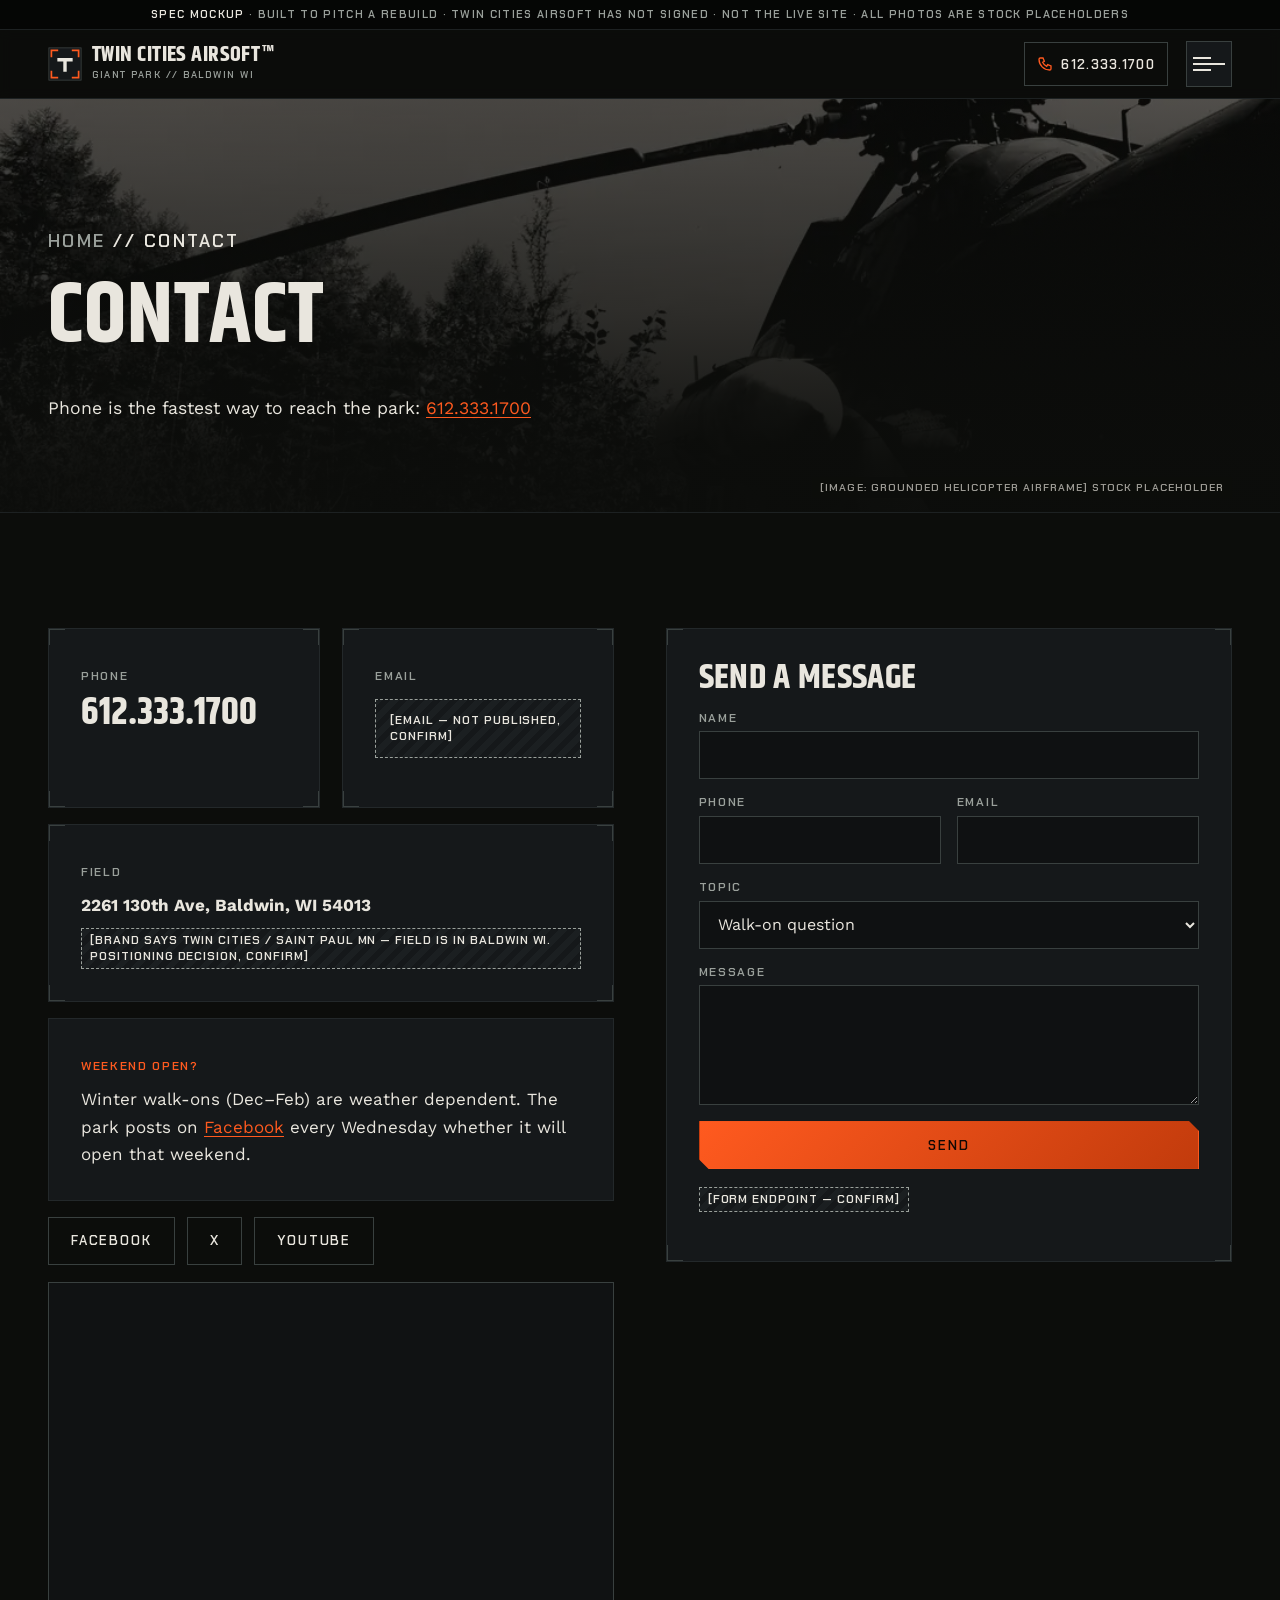
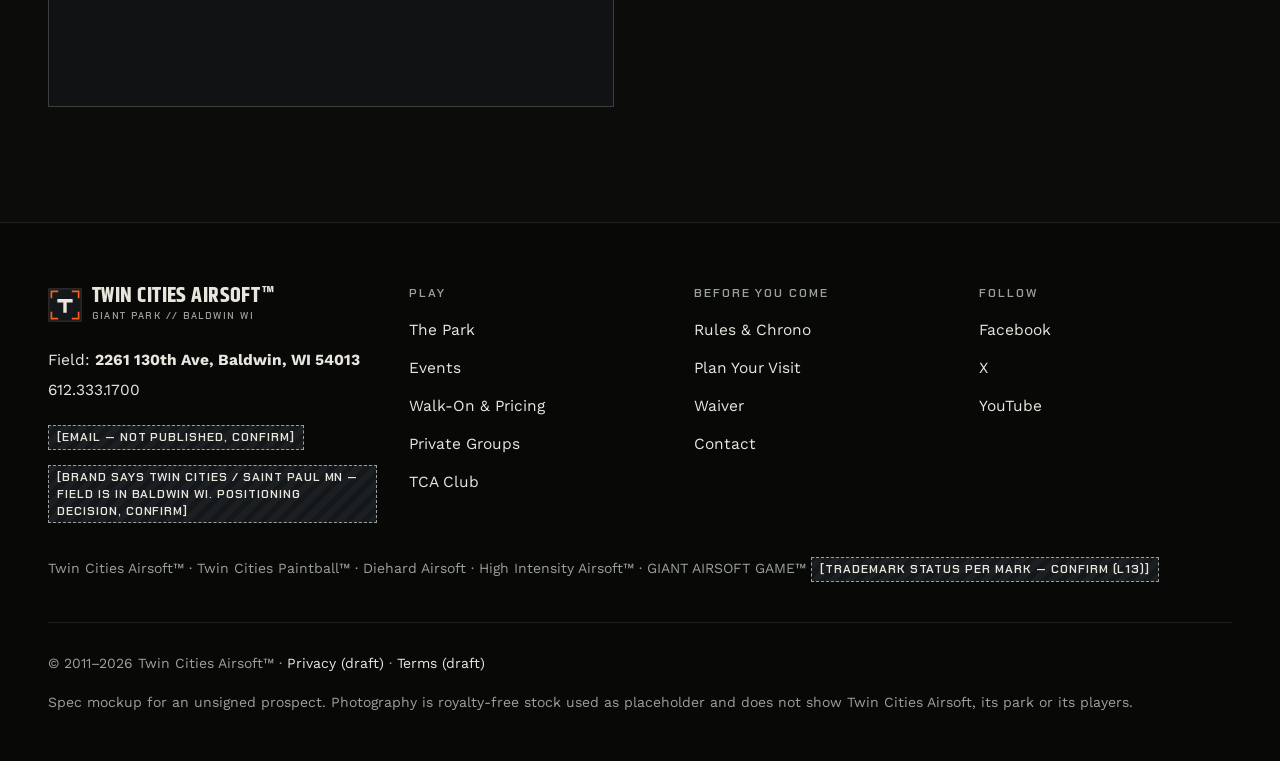
==== contact.html @ 20743d12 "Publish spec mockup preview (site files only)" ====
<!doctype html>
<html lang="en">
<head>
<meta charset="utf-8">
<meta name="viewport" content="width=device-width, initial-scale=1">
<title>Contact — Twin Cities Airsoft</title>
<meta name="description" content="Call Twin Cities Airsoft on 612.333.1700. Field at 2261 130th Ave, Baldwin, WI 54013. Winter openings posted on Facebook every Wednesday.">
<meta name="robots" content="noindex, nofollow">
<meta name="theme-color" content="#0C0D0B">
<link rel="icon" href="assets/favicon.svg" type="image/svg+xml">
<link rel="preconnect" href="https://fonts.googleapis.com">
<link rel="preconnect" href="https://fonts.gstatic.com" crossorigin>
<link href="https://fonts.googleapis.com/css2?family=Chakra+Petch:wght@500;600;700&amp;family=Khand:wght@500;600;700&amp;family=Work+Sans:wght@400;500;600&amp;display=swap" rel="stylesheet">
<link rel="stylesheet" href="styles.css">

</head>
<body>
<a class="skip" href="#main">Skip to content</a>
<div class="mock-ribbon"><strong>Spec mockup</strong> · built to pitch a rebuild · Twin Cities Airsoft has not signed · not the live site · all photos are stock placeholders</div>
<header class="site-header">
  <div class="wrap">
    <a class="brand" href="index.html" aria-label="Twin Cities Airsoft — home"><svg viewBox="0 0 40 40" aria-hidden="true"><rect x="1" y="1" width="38" height="38" fill="#15181A" stroke="#39403F"/><path d="M4 12V4h8M28 4h8v8M36 28v8h-8M12 36H4v-8" fill="none" stroke="#FF5A1F" stroke-width="2"/><path d="M11 13h18v4h-7v12h-4V17h-7z" fill="#E9E6DE"/></svg><span class="brand-name">Twin Cities Airsoft™<small>Giant Park // Baldwin WI</small></span></a>
    <nav class="nav" aria-label="Main"><ul><li><a href="index.html">Home</a></li><li><a href="the-park.html">The Park</a></li><li><a href="events.html">Events</a></li><li><a href="walk-on-pricing.html">Walk-On &amp; Pricing</a></li><li><a href="rules-chrono.html">Rules &amp; Chrono</a></li><li><a href="private-groups.html">Private Groups</a></li><li><a href="tca-club.html">TCA Club</a></li><li><a href="plan-your-visit.html">Plan Your Visit</a></li><li><a href="contact.html" aria-current="page">Contact</a></li></ul></nav>
    <a class="header-call" href="tel:+16123331700"><svg viewBox="0 0 24 24" fill="none" stroke="currentColor" stroke-width="2" aria-hidden="true"><path d="M5 3h4l2 5-2.5 1.5a11 11 0 0 0 6 6L16 13l5 2v4a2 2 0 0 1-2 2A16 16 0 0 1 3 5a2 2 0 0 1 2-2"/></svg><span>612.333.1700</span></a>
    <button class="menu-btn" type="button" aria-expanded="false" aria-controls="mobile-nav"><span></span><span class="sr">Menu</span></button>
  </div>
</header>
<nav class="mobile-nav" id="mobile-nav" aria-label="Mobile"><ol><li><a href="index.html">Home</a></li><li><a href="the-park.html">The Park</a></li><li><a href="events.html">Events</a></li><li><a href="walk-on-pricing.html">Walk-On &amp; Pricing</a></li><li><a href="rules-chrono.html">Rules &amp; Chrono</a></li><li><a href="private-groups.html">Private Groups</a></li><li><a href="tca-club.html">TCA Club</a></li><li><a href="plan-your-visit.html">Plan Your Visit</a></li><li><a href="contact.html" aria-current="page">Contact</a></li></ol>
  <div style="margin-top:28px" class="btn-row"><a class="btn btn--primary" href="tel:+16123331700">Call 612.333.1700</a><a class="btn btn--ghost" href="waiver.html">Sign the waiver</a></div>
</nav>
<main id="main">
<section class="page-hero grain scan">
  <img src="assets/img/PLACEHOLDER-park-helicopter.webp" alt="Grounded helicopter among trees" width="1100" height="825">
  <div class="wrap"><p class="crumbs hud"><a href="index.html">Home</a> // Contact</p>
    <h1>Contact</h1>
    <p>Phone is the fastest way to reach the park: <a href="tel:+16123331700">612.333.1700</a></p>
  </div>
  <span class="img-label">[IMAGE: grounded helicopter airframe] stock placeholder</span>
</section>
<section class="section"><div class="wrap split" style="align-items:start">
  <div class="rv">
    <div class="grid grid--2">
      <div class="panel brk"><span class="hud">Phone</span><p class="price" style="font-size:2.4rem;margin:8px 0"><a href="tel:+16123331700" style="color:var(--bone);text-decoration:none">612.333.1700</a></p></div>
      <div class="panel brk"><span class="hud">Email</span><p style="margin-top:10px"><span class="confirm confirm--block">[EMAIL — NOT PUBLISHED, CONFIRM]</span></p></div>
    </div>
    <div class="panel brk" style="margin-top:16px"><span class="hud">Field</span><p style="margin:8px 0"><strong>2261 130th Ave, Baldwin, WI 54013</strong></p><p style="margin:0"><span class="confirm">[BRAND SAYS TWIN CITIES / SAINT PAUL MN — FIELD IS IN BALDWIN WI. POSITIONING DECISION, CONFIRM]</span></p></div>
    <div class="panel" style="margin-top:16px"><span class="hud hud--ember">Weekend open?</span><p style="margin:8px 0 0">Winter walk-ons (Dec–Feb) are weather dependent. The park posts on <a href="https://facebook.com/twincitiesairsoft" rel="noopener">Facebook</a> every Wednesday whether it will open that weekend.</p></div>
    <p style="margin-top:16px" class="btn-row"><a class="btn btn--ghost" href="https://facebook.com/twincitiesairsoft" rel="noopener">Facebook</a><a class="btn btn--ghost" href="https://x.com/twincityairsoft" rel="noopener">X</a><a class="btn btn--ghost" href="https://youtube.com/twincitiesairsoft" rel="noopener">YouTube</a></p>
    <div class="map" style="margin-top:16px"><iframe src="https://www.google.com/maps?q=2261+130th+Ave,+Baldwin,+WI+54013&output=embed" title="Map: 2261 130th Ave, Baldwin, WI 54013" loading="lazy" referrerpolicy="no-referrer-when-downgrade"></iframe></div>
  </div>
  <div class="rv panel brk">
    <h2 style="font-size:2.2rem">Send a message</h2>
    <form class="form" data-mock action="#" method="post">
      <div class="field"><label for="c-name">Name</label><input id="c-name" name="name" autocomplete="name" required></div>
      <div class="form-row"><div class="field"><label for="c-phone">Phone</label><input id="c-phone" type="tel" name="phone" autocomplete="tel"></div>
      <div class="field"><label for="c-email">Email</label><input id="c-email" type="email" name="email" autocomplete="email"></div></div>
      <div class="field"><label for="c-topic">Topic</label><select id="c-topic" name="topic"><option>Walk-on question</option><option>Private group</option><option>TCA Club</option><option>Events</option><option>Something else</option></select></div>
      <div class="field"><label for="c-msg">Message</label><textarea id="c-msg" name="message" required></textarea></div>
      <button class="btn btn--primary" type="submit">Send</button>
      <p class="form-note" tabindex="-1">Mockup only — this form is not connected and nothing was sent.</p>
      <p><span class="confirm">[FORM ENDPOINT — CONFIRM]</span></p>
    </form>
  </div>
</div></section></main>
<footer class="site-footer">
  <div class="wrap">
    <div class="footer-grid">
      <div>
        <a class="brand" href="index.html"><svg viewBox="0 0 40 40" aria-hidden="true"><rect x="1" y="1" width="38" height="38" fill="#15181A" stroke="#39403F"/><path d="M4 12V4h8M28 4h8v8M36 28v8h-8M12 36H4v-8" fill="none" stroke="#FF5A1F" stroke-width="2"/><path d="M11 13h18v4h-7v12h-4V17h-7z" fill="#E9E6DE"/></svg><span class="brand-name">Twin Cities Airsoft™<small>Giant Park // Baldwin WI</small></span></a>
        <p style="margin-top:18px">Field: <strong>2261 130th Ave, Baldwin, WI 54013</strong><br><a href="tel:+16123331700">612.333.1700</a></p>
        <p><span class="confirm">[EMAIL — NOT PUBLISHED, CONFIRM]</span></p>
        <p><span class="confirm">[BRAND SAYS TWIN CITIES / SAINT PAUL MN — FIELD IS IN BALDWIN WI. POSITIONING DECISION, CONFIRM]</span></p>
      </div>
      <div>
        <h2>Play</h2>
        <ul><li><a href="the-park.html">The Park</a></li><li><a href="events.html">Events</a></li><li><a href="walk-on-pricing.html">Walk-On &amp; Pricing</a></li><li><a href="private-groups.html">Private Groups</a></li><li><a href="tca-club.html">TCA Club</a></li></ul>
      </div>
      <div>
        <h2>Before you come</h2>
        <ul><li><a href="rules-chrono.html">Rules &amp; Chrono</a></li><li><a href="plan-your-visit.html">Plan Your Visit</a></li><li><a href="waiver.html">Waiver</a></li><li><a href="contact.html">Contact</a></li></ul>
      </div>
      <div>
        <h2>Follow</h2>
        <ul><li><a href="https://facebook.com/twincitiesairsoft" rel="noopener">Facebook</a></li><li><a href="https://x.com/twincityairsoft" rel="noopener">X</a></li><li><a href="https://youtube.com/twincitiesairsoft" rel="noopener">YouTube</a></li></ul>
      </div>
    </div>
    <p class="marks">Twin Cities Airsoft™ · Twin Cities Paintball™ · Diehard Airsoft · High Intensity Airsoft™ · GIANT AIRSOFT GAME™ <span class="confirm">[TRADEMARK STATUS PER MARK — CONFIRM (L13)]</span></p>
    <div class="legal-line">
      <p style="margin:0">© 2011–<span data-year>2026</span> Twin Cities Airsoft™ · <a href="privacy.html">Privacy (draft)</a> · <a href="terms.html">Terms (draft)</a></p>
      <p style="margin:0">Spec mockup for an unsigned prospect. Photography is royalty-free stock used as placeholder and does not show Twin Cities Airsoft, its park or its players.</p>
    </div>
  </div>
</footer>
<nav class="actionbar" aria-label="Quick actions">
  <a href="tel:+16123331700"><svg viewBox="0 0 24 24" fill="none" stroke="currentColor" stroke-width="2" aria-hidden="true"><path d="M5 3h4l2 5-2.5 1.5a11 11 0 0 0 6 6L16 13l5 2v4a2 2 0 0 1-2 2A16 16 0 0 1 3 5a2 2 0 0 1 2-2"/></svg><b>Call</b></a>
  <a href="waiver.html"><svg viewBox="0 0 24 24" fill="none" stroke="currentColor" stroke-width="2" aria-hidden="true"><path d="M14 3H6v18h12V7z"/><path d="M14 3v4h4M9 13h6M9 17h6"/></svg>Waiver</a>
  <a href="rules-chrono.html"><svg viewBox="0 0 24 24" fill="none" stroke="currentColor" stroke-width="2" aria-hidden="true"><path d="M12 3l8 4v5c0 4.5-3.4 8.3-8 9-4.6-.7-8-4.5-8-9V7z"/></svg>Rules</a>
</nav>
<script src="script.js"></script>
</body>
</html>
---- styles.css ----
/* ==========================================================================
   Twin Cities Airsoft — spec mockup (LEAD, not signed)
   Register: contemporary military-shooter game UI, built from scratch.
   Ember on warm near-black. Motion snaps (120–220ms), never flows.
   ========================================================================== */

:root {
  --ground: #0C0D0B;
  --panel: #15181A;
  --raised: #1F2427;
  --gunmetal: #39403F;
  --bone: #E9E6DE;
  --bone-dim: #9AA09B;
  --ember: #FF5A1F;
  --ember-deep: #C23B0C;
  --caution: #E8B23A;

  --f-display: "Khand", "Arial Narrow", sans-serif;
  --f-body: "Work Sans", system-ui, sans-serif;
  --f-hud: "Chakra Petch", ui-monospace, monospace;

  --snap: cubic-bezier(.2, .9, .1, 1);
  --t-fast: 120ms;
  --t-med: 180ms;
  --t-slow: 220ms;

  --wrap: 1600px;
  --gutter: clamp(16px, 4vw, 48px);
  --header-h: 68px;
}

*, *::before, *::after { box-sizing: border-box; }
html { -webkit-text-size-adjust: 100%; scroll-padding-top: calc(var(--header-h) + 16px); }
body {
  margin: 0;
  background: var(--ground);
  color: var(--bone);
  font: 400 1rem/1.6 var(--f-body);
  font-size: 17px;
  overflow-x: hidden;
}
img { max-width: 100%; display: block; height: auto; }
a { color: var(--ember); text-underline-offset: 3px; }
a:hover { color: #ff7a47; }
:focus-visible { outline: 2px solid var(--ember); outline-offset: 3px; }
.skip { position: absolute; left: -9999px; top: 8px; z-index: 200; background: var(--ember); color: var(--ground); padding: 10px 14px; font-weight: 600; }
.skip:focus { left: 8px; }
.sr { position: absolute; width: 1px; height: 1px; overflow: hidden; clip: rect(0 0 0 0); white-space: nowrap; }

h1, h2, h3, h4 { font-family: var(--f-display); font-weight: 700; line-height: 1; margin: 0 0 .4em; text-transform: uppercase; letter-spacing: .01em; }
h1 { font-size: clamp(2.6rem, 8vw, 6.2rem); }
h2 { font-size: clamp(2rem, 5vw, 3.6rem); }
h3 { font-size: clamp(1.4rem, 2.6vw, 1.9rem); }
p { margin: 0 0 1em; }

.wrap { width: 100%; max-width: var(--wrap); margin: 0 auto; padding: 0 var(--gutter); }

/* ---------- HUD primitives ---------- */
.hud {
  font-family: var(--f-hud); font-size: 12px; font-weight: 600; text-transform: uppercase;
  letter-spacing: .14em; font-variant-numeric: tabular-nums; color: var(--bone-dim);
}
.hud--ember { color: var(--ember); }
.eyebrow { display: inline-flex; align-items: center; gap: 10px; margin-bottom: 14px; }
.eyebrow::before { content: ""; width: 22px; height: 2px; background: var(--ember); }

/* L-bracket corners drawn with eight gradients — the register's cheapest strong signal */
.brk {
  --bc: var(--gunmetal); --bl: 16px; --bw: 1px;
  background:
    linear-gradient(var(--bc), var(--bc)) top left / var(--bl) var(--bw) no-repeat,
    linear-gradient(var(--bc), var(--bc)) top left / var(--bw) var(--bl) no-repeat,
    linear-gradient(var(--bc), var(--bc)) top right / var(--bl) var(--bw) no-repeat,
    linear-gradient(var(--bc), var(--bc)) top right / var(--bw) var(--bl) no-repeat,
    linear-gradient(var(--bc), var(--bc)) bottom left / var(--bl) var(--bw) no-repeat,
    linear-gradient(var(--bc), var(--bc)) bottom left / var(--bw) var(--bl) no-repeat,
    linear-gradient(var(--bc), var(--bc)) bottom right / var(--bl) var(--bw) no-repeat,
    linear-gradient(var(--bc), var(--bc)) bottom right / var(--bw) var(--bl) no-repeat;
}
.brk--ember { --bc: var(--ember); }
.brk--caution { --bc: var(--caution); }

.panel { position: relative; background-color: var(--panel); border: 1px solid #23282a; padding: clamp(20px, 3vw, 32px); }
.panel.brk { background-color: var(--panel); }
.panel--active::before { content: ""; position: absolute; left: 0; right: 0; top: -1px; height: 2px; background: linear-gradient(90deg, var(--ember), var(--ember-deep)); }

/* [CONFIRM] markers — visible placeholder text, never decorative colour */
.confirm {
  display: inline-block; font-family: var(--f-hud); font-size: 12px; font-weight: 600;
  letter-spacing: .08em; text-transform: uppercase; line-height: 1.4;
  color: var(--bone); background: repeating-linear-gradient(-45deg, #1b1f21 0 6px, #15181a 6px 12px);
  border: 1px dashed var(--bone-dim); padding: 3px 8px; vertical-align: middle;
}
.confirm--block { display: block; padding: 12px 14px; margin: 10px 0; }
.expired {
  display: inline-block; font-family: var(--f-hud); font-size: 12px; font-weight: 700;
  letter-spacing: .12em; text-transform: uppercase; color: var(--ground); background: var(--caution);
  padding: 3px 8px;
}
.expired-note { color: var(--caution); border: 1px dashed var(--caution); background: rgba(232, 178, 58, .06); }

/* ---------- Buttons ---------- */
.btn {
  --h: 48px; display: inline-flex; align-items: center; justify-content: center; gap: 10px;
  min-height: var(--h); padding: 0 22px; border: 1px solid transparent; cursor: pointer;
  font-family: var(--f-hud); font-weight: 600; font-size: 13px; letter-spacing: .14em; text-transform: uppercase;
  text-decoration: none; transition: background-color var(--t-fast) var(--snap), color var(--t-fast) var(--snap), border-color var(--t-fast) var(--snap), transform var(--t-fast) var(--snap);
  clip-path: polygon(0 0, calc(100% - 10px) 0, 100% 10px, 100% 100%, 10px 100%, 0 calc(100% - 10px));
}
.btn--primary { background: linear-gradient(135deg, var(--ember), var(--ember-deep)); color: #120804; }
.btn--primary:hover { color: #120804; background: var(--ember); transform: translateY(-1px); }
.btn--primary:active { background: var(--ember-deep); transform: none; }
.btn--ghost { background: transparent; color: var(--bone); border-color: var(--gunmetal); clip-path: none; }
.btn--ghost:hover { color: var(--bone); border-color: var(--ember); background: rgba(255, 90, 31, .08); }
.btn-row { display: flex; flex-wrap: wrap; gap: 12px; }

/* ---------- Mockup ribbon ---------- */
.mock-ribbon { background: #050605; border-bottom: 1px solid #1d2122; color: var(--bone-dim); font: 600 11px/1.4 var(--f-hud); letter-spacing: .12em; text-transform: uppercase; padding: 7px var(--gutter); text-align: center; }
.mock-ribbon strong { color: var(--bone); font-weight: 600; }

/* ---------- Header ---------- */
.site-header { position: sticky; top: 0; z-index: 60; background: rgba(12, 13, 11, .92); backdrop-filter: blur(6px); border-bottom: 1px solid #1d2122; transition: background-color var(--t-med) var(--snap); }
.site-header .wrap { display: flex; align-items: center; gap: 18px; height: var(--header-h); transition: height var(--t-med) var(--snap); }
.site-header.is-condensed .wrap { height: 54px; }
.site-header.is-condensed { background: rgba(12, 13, 11, .98); }
.brand { display: flex; align-items: center; gap: 10px; text-decoration: none; color: var(--bone); flex-shrink: 0; }
.brand svg { width: 34px; height: 34px; }
.brand-name { font: 700 22px/0.9 var(--f-display); text-transform: uppercase; letter-spacing: .02em; }
.brand-name small { display: block; font: 600 9.5px/1.4 var(--f-hud); letter-spacing: .16em; color: var(--bone-dim); margin-top: 3px; }
.nav { display: none; margin-left: auto; }
.nav ul { display: flex; list-style: none; margin: 0; padding: 0; gap: 2px; }
.nav a { display: flex; align-items: center; min-height: 44px; padding: 0 8px; white-space: nowrap; color: var(--bone-dim); text-decoration: none; font: 600 11.5px/1 var(--f-hud); letter-spacing: .08em; text-transform: uppercase; position: relative; transition: color var(--t-fast) var(--snap); }
.nav a::after { content: ""; position: absolute; left: 8px; right: 8px; bottom: 8px; height: 2px; background: var(--ember); transform: scaleX(0); transform-origin: left; transition: transform var(--t-med) var(--snap); }
.nav a:hover, .nav a[aria-current="page"] { color: var(--bone); }
.nav a:hover::after, .nav a[aria-current="page"]::after { transform: scaleX(1); }
.header-call { margin-left: auto; display: inline-flex; align-items: center; gap: 8px; min-height: 44px; padding: 0 12px; border: 1px solid var(--gunmetal); color: var(--bone); text-decoration: none; font: 600 13px/1 var(--f-hud); letter-spacing: .1em; white-space: nowrap; }
.header-call:hover { border-color: var(--ember); color: var(--bone); }
.header-call svg { width: 16px; height: 16px; color: var(--ember); }
.menu-btn { display: inline-flex; align-items: center; justify-content: center; width: 46px; height: 46px; background: var(--panel); border: 1px solid var(--gunmetal); color: var(--bone); cursor: pointer; }
.menu-btn span, .menu-btn span::before, .menu-btn span::after { display: block; width: 18px; height: 2px; background: currentColor; position: relative; transition: transform var(--t-med) var(--snap), background-color var(--t-fast); }
.menu-btn span::before, .menu-btn span::after { content: ""; position: absolute; left: 0; }
.menu-btn span::before { top: -6px; } .menu-btn span::after { top: 6px; }
.menu-btn[aria-expanded="true"] span { background: transparent; }
.menu-btn[aria-expanded="true"] span::before { transform: translateY(6px) rotate(45deg); }
.menu-btn[aria-expanded="true"] span::after { transform: translateY(-6px) rotate(-45deg); }
.mobile-nav { position: fixed; inset: var(--header-h) 0 0 0; z-index: 55; background: var(--ground); padding: 18px var(--gutter) 120px; overflow-y: auto; visibility: hidden; opacity: 0; transition: opacity var(--t-med) var(--snap), visibility 0s linear var(--t-med); }
.mobile-nav.is-open { visibility: visible; opacity: 1; transition: opacity var(--t-med) var(--snap); }
.mobile-nav ol { list-style: none; margin: 0; padding: 0; counter-reset: m; }
.mobile-nav li { counter-increment: m; border-bottom: 1px solid #1d2122; }
.mobile-nav a { display: flex; align-items: baseline; gap: 14px; min-height: 56px; padding: 12px 0; color: var(--bone); text-decoration: none; font: 700 1.7rem/1 var(--f-display); text-transform: uppercase; }
.mobile-nav a::before { content: counter(m, decimal-leading-zero); font: 600 12px/1 var(--f-hud); color: var(--ember); letter-spacing: .14em; }
.mobile-nav a[aria-current="page"] { color: var(--ember); }
@media (min-width: 1380px) {
  .nav { display: block; }
  .menu-btn, .mobile-nav { display: none; }
  .header-call { margin-left: 8px; }
}

/* ---------- Texture ---------- */
.scan { position: relative; isolation: isolate; }
.scan::after { content: ""; position: absolute; inset: 0; pointer-events: none; z-index: 1; background: repeating-linear-gradient(0deg, rgba(233, 230, 222, .035) 0 1px, transparent 1px 3px); }
.grain::before { content: ""; position: absolute; inset: 0; pointer-events: none; z-index: 1; opacity: .025; background-image: url("data:image/svg+xml,%3Csvg xmlns='http://www.w3.org/2000/svg' width='160' height='160'%3E%3Cfilter id='n'%3E%3CfeTurbulence type='fractalNoise' baseFrequency='.9' numOctaves='2' stitchTiles='stitch'/%3E%3C/filter%3E%3Crect width='100%25' height='100%25' filter='url(%23n)'/%3E%3C/svg%3E"); }
.gridlines { background-image: linear-gradient(rgba(57, 64, 63, .22) 1px, transparent 1px), linear-gradient(90deg, rgba(57, 64, 63, .22) 1px, transparent 1px); background-size: 48px 48px; }

/* ---------- Hero ---------- */
.hero { position: relative; min-height: min(92vh, 860px); display: flex; align-items: flex-end; overflow: hidden; background: var(--ground); }
.hero picture, .hero img.hero-img { position: absolute; inset: 0; width: 100%; height: 100%; object-fit: cover; }
.hero::after { content: ""; position: absolute; inset: 0; z-index: 1; background: linear-gradient(0deg, rgba(12, 13, 11, .96) 0%, rgba(12, 13, 11, .85) 32%, rgba(12, 13, 11, .35) 70%, rgba(12, 13, 11, .55) 100%); }
.hero-frame { position: absolute; inset: clamp(12px, 3vw, 32px); z-index: 2; pointer-events: none; --bl: 34px; --bw: 2px; --bc: var(--ember); }
.hero-inner { position: relative; z-index: 3; padding-top: 120px; padding-bottom: clamp(40px, 7vw, 88px); }
.hero h1 { max-width: 14ch; font-size: clamp(3rem, 9.4vw, 7.6rem); line-height: .86; margin-bottom: .25em; text-shadow: 0 2px 30px rgba(0, 0, 0, .5); }
.hero h1 em { font-style: normal; color: var(--ember); }
.hero-sub { max-width: 46ch; font-size: clamp(1.05rem, 1.6vw, 1.3rem); color: var(--bone); margin-bottom: 26px; }
.hero-meta { position: absolute; z-index: 3; top: clamp(24px, 4vw, 48px); left: var(--gutter); right: var(--gutter); display: flex; justify-content: space-between; gap: 12px; }
.chips { display: flex; flex-wrap: wrap; gap: 10px; margin-bottom: 28px; }
.chip { display: inline-flex; align-items: center; gap: 10px; padding: 10px 14px; background: rgba(21, 24, 26, .82); border: 1px solid var(--gunmetal); font: 600 12.5px/1.2 var(--f-hud); letter-spacing: .12em; text-transform: uppercase; color: var(--bone); }
.chip b { color: var(--ember); font-weight: 700; }
.img-label { position: absolute; z-index: 3; right: var(--gutter); bottom: 14px; font: 600 10.5px/1.3 var(--f-hud); letter-spacing: .1em; color: rgba(233, 230, 222, .65); text-transform: uppercase; background: rgba(12, 13, 11, .7); padding: 4px 8px; max-width: 70%; }

/* Page hero (inner pages) */
.page-hero { position: relative; overflow: hidden; padding: clamp(64px, 10vw, 128px) 0 clamp(40px, 6vw, 72px); border-bottom: 1px solid #1d2122; }
.page-hero img { position: absolute; inset: 0; width: 100%; height: 100%; object-fit: cover; }
.page-hero::after { content: ""; position: absolute; inset: 0; background: linear-gradient(0deg, rgba(12, 13, 11, .97) 10%, rgba(12, 13, 11, .78) 60%, rgba(12, 13, 11, .6)); }
.page-hero .wrap { position: relative; z-index: 2; }
.page-hero h1 { font-size: clamp(2.6rem, 7vw, 5.4rem); max-width: 18ch; }
.page-hero p { max-width: 60ch; color: var(--bone); font-size: 1.1rem; }
.crumbs { margin-bottom: 18px; }
.crumbs a { color: var(--bone-dim); text-decoration: none; }
.crumbs a:hover { color: var(--ember); }

/* ---------- Status strip ---------- */
.status { background: var(--panel); border-block: 1px solid #23282a; }
.status .wrap { display: grid; gap: 14px; padding-block: 18px; align-items: center; }
.status-head { display: flex; align-items: center; gap: 12px; flex-wrap: wrap; }
.dot { width: 10px; height: 10px; border-radius: 50%; background: var(--ember); box-shadow: 0 0 0 0 rgba(255, 90, 31, .55); animation: pulse 1.6s var(--snap) infinite; flex-shrink: 0; }
@keyframes pulse { 0% { box-shadow: 0 0 0 0 rgba(255, 90, 31, .45); } 70% { box-shadow: 0 0 0 7px rgba(255, 90, 31, 0); } 100% { box-shadow: 0 0 0 0 rgba(255, 90, 31, 0); } }
.status p { margin: 0; color: var(--bone-dim); font-size: 15.5px; }
.status p strong { color: var(--bone); font-weight: 600; }
@media (min-width: 900px) { .status .wrap { grid-template-columns: auto 1fr auto; gap: 28px; } }

/* ---------- Sections ---------- */
.section { position: relative; padding: clamp(64px, 9vw, 120px) 0; }
.section--panel { background: linear-gradient(180deg, var(--ground), #111412 18%, #111412 82%, var(--ground)); }
.section-head { display: grid; gap: 14px; margin-bottom: clamp(28px, 4vw, 48px); max-width: 900px; }
.section-head p { color: var(--bone-dim); font-size: 1.08rem; max-width: 62ch; margin: 0; }
.section-head .idx { font: 600 12px/1 var(--f-hud); letter-spacing: .16em; color: var(--bone-dim); }
.lede { font-size: 1.15rem; max-width: 62ch; }
.muted { color: var(--bone-dim); }

.grid { display: grid; gap: clamp(14px, 2vw, 22px); }
@media (min-width: 640px) { .grid--2 { grid-template-columns: repeat(2, 1fr); } .grid--3 { grid-template-columns: repeat(2, 1fr); } .grid--4 { grid-template-columns: repeat(2, 1fr); } }
@media (min-width: 1024px) { .grid--3 { grid-template-columns: repeat(3, 1fr); } .grid--4 { grid-template-columns: repeat(4, 1fr); } }

/* Next-season slot — deliberately empty, deliberately loud */
.next-season { position: relative; padding: clamp(28px, 5vw, 56px); border: 1px dashed var(--gunmetal); background: repeating-linear-gradient(-45deg, rgba(57, 64, 63, .12) 0 10px, transparent 10px 20px); --bl: 28px; --bw: 2px; --bc: var(--ember); }
.next-season h3 { font-size: clamp(1.8rem, 4vw, 3rem); color: var(--bone); margin-bottom: 14px; }
.next-season .slots { display: grid; gap: 10px; margin-top: 22px; }
.slot { display: grid; grid-template-columns: 92px 1fr; gap: 14px; align-items: center; padding: 14px; border: 1px dashed #2c3233; color: var(--bone-dim); font: 600 12px/1.3 var(--f-hud); letter-spacing: .1em; text-transform: uppercase; }
.slot span:first-child { color: var(--gunmetal); font-size: 22px; font-family: var(--f-display); }
@media (min-width: 900px) { .next-season .slots { grid-template-columns: repeat(3, 1fr); } }

/* Park spec grid */
.spec-card { position: relative; display: block; overflow: hidden; background: var(--panel); text-decoration: none; color: var(--bone); border: 1px solid #23282a; }
.spec-card figure { margin: 0; position: relative; aspect-ratio: 4 / 3; overflow: hidden; }
.spec-card img { width: 100%; height: 100%; object-fit: cover; transition: transform var(--t-slow) var(--snap), filter var(--t-slow) var(--snap); filter: saturate(.95); }
.spec-card:hover img { transform: scale(1.03); }
.spec-card figcaption { position: absolute; left: 10px; bottom: 10px; right: 10px; font: 600 10px/1.3 var(--f-hud); letter-spacing: .08em; color: rgba(233, 230, 222, .72); text-transform: uppercase; background: rgba(12, 13, 11, .72); padding: 4px 6px; }
.spec-body { padding: 18px 18px 20px; display: grid; gap: 8px; }
.spec-body h3 { margin: 0; }
.spec-tags { display: flex; flex-wrap: wrap; gap: 6px; }
.tag { font: 600 11px/1 var(--f-hud); letter-spacing: .12em; text-transform: uppercase; color: var(--bone); border: 1px solid var(--gunmetal); padding: 6px 8px; }
.feature-list { display: flex; flex-wrap: wrap; gap: 8px; list-style: none; padding: 0; margin: 0 0 28px; }
.feature-list li { font: 600 13px/1 var(--f-hud); letter-spacing: .1em; text-transform: uppercase; border: 1px solid var(--gunmetal); padding: 10px 12px; background: var(--panel); }
.feature-list li::before { content: "▸ "; color: var(--ember); }

/* Loadout card */
.loadout { display: grid; gap: 0; border: 1px solid #2a3032; background: var(--panel); }
.loadout-top { display: flex; justify-content: space-between; align-items: flex-start; gap: 14px; padding: 22px 22px 0; }
.price { font: 700 clamp(3.4rem, 8vw, 5rem)/.85 var(--f-display); color: var(--bone); font-variant-numeric: tabular-nums; }
.price sup { font-size: .42em; vertical-align: top; position: relative; top: .25em; margin-right: 2px; color: var(--ember); }
.loadout ul { list-style: none; margin: 0; padding: 18px 22px 22px; display: grid; gap: 8px; }
.loadout li { display: grid; grid-template-columns: 28px 1fr; gap: 10px; align-items: baseline; padding-bottom: 8px; border-bottom: 1px solid #23282a; }
.loadout li span { font: 600 11px/1 var(--f-hud); color: var(--ember); letter-spacing: .1em; }

/* Data tables */
.table-wrap { overflow-x: auto; border: 1px solid #23282a; background: var(--panel); }
table { width: 100%; border-collapse: collapse; font-size: 16px; }
caption { text-align: left; padding: 14px 16px; font: 600 12px/1.3 var(--f-hud); letter-spacing: .14em; text-transform: uppercase; color: var(--bone-dim); border-bottom: 1px solid #23282a; }
th, td { text-align: left; padding: 13px 16px; border-bottom: 1px solid #23282a; vertical-align: top; }
thead th { font: 600 11.5px/1.2 var(--f-hud); letter-spacing: .14em; text-transform: uppercase; color: var(--bone-dim); background: #111416; }
tbody th { font-weight: 600; color: var(--bone); }
td.num { font: 700 1.35rem/1 var(--f-display); color: var(--bone); font-variant-numeric: tabular-nums; white-space: nowrap; }
tr:last-child th, tr:last-child td { border-bottom: 0; }
.req { font: 600 10.5px/1 var(--f-hud); letter-spacing: .12em; color: var(--caution); border: 1px solid var(--caution); padding: 3px 6px; margin-left: 8px; white-space: nowrap; vertical-align: middle; }

/* Payment terms — appears inside every pricing block */
.payterms { border: 1px solid #2a3032; border-left: 3px solid var(--ember); background: #121517; padding: 16px 18px; margin-top: 18px; }
.payterms h4 { font: 600 12px/1.2 var(--f-hud); letter-spacing: .14em; color: var(--bone); margin-bottom: 10px; }
.payterms ul { list-style: none; margin: 0; padding: 0; display: grid; gap: 6px 18px; }
.payterms li { display: flex; gap: 10px; font-size: 15.5px; }
.payterms li b { font: 700 1.05rem/1.2 var(--f-display); color: var(--ember); min-width: 52px; letter-spacing: .02em; }
@media (min-width: 700px) { .payterms ul { grid-template-columns: repeat(2, 1fr); } }

/* Readouts (rules teaser) */
.readouts { display: grid; gap: 14px; }
@media (min-width: 900px) { .readouts { grid-template-columns: repeat(3, 1fr); } }
.readout { position: relative; padding: 24px; background: #15140f; border: 1px solid #3a321c; --bc: var(--caution); --bl: 18px; --bw: 2px; }
.readout .val { font: 700 clamp(4rem, 9vw, 6rem)/.82 var(--f-display); color: var(--caution); font-variant-numeric: tabular-nums; display: flex; align-items: baseline; gap: 8px; }
.readout .val small { font: 600 14px/1 var(--f-hud); letter-spacing: .14em; color: var(--caution); }
.readout .cond { margin: 14px 0 0; color: var(--bone); font-size: 15.5px; }
.readout .who { color: var(--caution); }

/* Steps */
.steps { list-style: none; margin: 0; padding: 0; counter-reset: s; display: grid; gap: 12px; }
.steps li { counter-increment: s; display: grid; grid-template-columns: 56px 1fr; gap: 16px; padding: 18px; background: var(--panel); border: 1px solid #23282a; }
.steps li::before { content: counter(s, decimal-leading-zero); font: 700 2.4rem/.9 var(--f-display); color: var(--ember); }
.steps h3 { font-size: 1.35rem; margin-bottom: 6px; }
.steps p { margin: 0; color: var(--bone-dim); }
.steps p strong { color: var(--bone); }

/* Rules callout (caution-coloured) */
.rulebox { border: 1px solid #3a321c; border-left: 3px solid var(--caution); background: #14130e; padding: 18px 20px; }
.rulebox h3, .rulebox h4 { color: var(--caution); }
.rulebox p:last-child, .rulebox ul:last-child { margin-bottom: 0; }

/* Membership cards */
.tier { position: relative; padding: 28px; background: var(--panel); border: 1px solid #2a3032; display: grid; gap: 14px; align-content: start; }
.tier h3 { margin: 0; font-size: 2rem; }
.tier--gold { border-color: #4a3a22; }

/* Forms */
.form { display: grid; gap: 16px; }
.field { display: grid; gap: 6px; }
.field label { font: 600 12px/1.2 var(--f-hud); letter-spacing: .14em; text-transform: uppercase; color: var(--bone-dim); }
.field input, .field select, .field textarea { width: 100%; min-height: 48px; padding: 12px 14px; background: #0f1112; border: 1px solid var(--gunmetal); color: var(--bone); font: 400 16px/1.4 var(--f-body); border-radius: 0; }
.field textarea { min-height: 120px; resize: vertical; }
.field input:focus, .field select:focus, .field textarea:focus { outline: 2px solid var(--ember); outline-offset: 0; border-color: var(--ember); }
.field .hint { font-size: 14px; color: var(--bone-dim); }
.form-row { display: grid; gap: 16px; }
@media (min-width: 700px) { .form-row { grid-template-columns: repeat(2, 1fr); } }
.form-note { display: none; padding: 14px; border: 1px dashed var(--ember); color: var(--bone); }
.form-note.is-shown { display: block; }
.check { display: flex; gap: 10px; align-items: flex-start; }
.check input { width: 22px; height: 22px; margin-top: 2px; accent-color: var(--ember); }

/* Frames */
.frame { position: relative; aspect-ratio: 4 / 5; display: grid; place-items: center; text-align: center; padding: 18px; background: #101213; border: 1px dashed var(--gunmetal); --bc: var(--ember); --bl: 20px; --bw: 2px; }
.frame--wide { aspect-ratio: 16 / 9; }
.testimonial-slot { min-height: 180px; display: grid; place-items: center; text-align: center; border: 1px dashed var(--gunmetal); background: #101213; padding: 20px; }

/* Media + text split */
.split { display: grid; gap: clamp(24px, 4vw, 56px); align-items: center; }
@media (min-width: 960px) { .split { grid-template-columns: 1fr 1fr; } .split--rev > :first-child { order: 2; } }
.media { position: relative; overflow: hidden; border: 1px solid #23282a; }
.media img { width: 100%; height: 100%; object-fit: cover; }
.media .img-label { right: 10px; bottom: 10px; }

/* Map */
.map { position: relative; aspect-ratio: 4 / 3; border: 1px solid var(--gunmetal); background: #101213; }
.map iframe { position: absolute; inset: 0; width: 100%; height: 100%; border: 0; filter: grayscale(1) invert(.92) contrast(.9) brightness(.85); }

/* Event archive */
.event { position: relative; display: grid; gap: 14px; padding: 22px; background: var(--panel); border: 1px solid #23282a; }
.event--expired { background: #121413; }
.event--expired::after { content: "EXPIRED"; position: absolute; top: 18px; right: -2px; font: 700 12px/1 var(--f-hud); letter-spacing: .2em; color: var(--ground); background: var(--caution); padding: 6px 10px; }
.event-date { font: 700 2rem/.9 var(--f-display); color: var(--bone-dim); text-decoration: line-through; text-decoration-color: var(--caution); text-decoration-thickness: 2px; }
.event h3 { margin: 0; font-size: 1.9rem; padding-right: 96px; }
.event dl { display: grid; grid-template-columns: max-content 1fr; gap: 6px 14px; margin: 0; font-size: 15.5px; }
.event dt { font: 600 11px/1.6 var(--f-hud); letter-spacing: .12em; text-transform: uppercase; color: var(--bone-dim); }
.event dd { margin: 0; }
.schedule { list-style: none; margin: 0; padding: 0; display: grid; gap: 4px; font-size: 15px; }
.schedule li { display: grid; grid-template-columns: 74px 1fr; gap: 10px; padding: 6px 0; border-bottom: 1px dashed #23282a; }
.schedule li b { font: 600 12px/1.5 var(--f-hud); letter-spacing: .08em; color: var(--ember); }

/* Rules page reading layout */
.reading { display: grid; gap: clamp(28px, 4vw, 56px); }
@media (min-width: 1080px) { .reading { grid-template-columns: 280px minmax(0, 1fr); } }
.toc { position: sticky; top: calc(var(--header-h) + 16px); align-self: start; padding: 20px; background: var(--panel); border: 1px solid #23282a; }
.toc ol { margin: 0; padding: 0 0 0 18px; display: grid; gap: 2px; }
.toc a { display: block; min-height: 40px; padding: 9px 0; color: var(--bone); text-decoration: none; font-size: 15.5px; }
.toc a:hover { color: var(--ember); }
.doc { max-width: 76ch; }
.doc section { padding-bottom: 40px; margin-bottom: 40px; border-bottom: 1px solid #23282a; }
.doc h2 { font-size: clamp(1.9rem, 4vw, 2.6rem); }
.doc p, .doc li { font-size: 18px; line-height: 1.7; }
.doc ul, .doc ol { padding-left: 1.2em; }
.doc li { margin-bottom: 8px; }
.doc .table-wrap { margin: 18px 0; }
.doc table td, .doc table th { font-size: 16.5px; line-height: 1.55; }
.verbatim { border-left: 3px solid var(--caution); padding: 4px 0 4px 18px; margin: 18px 0; }
.verbatim p { margin-bottom: .6em; }
.src { font: 600 11px/1.4 var(--f-hud); letter-spacing: .1em; text-transform: uppercase; color: var(--bone-dim); }

/* Prose pages (privacy / terms) */
.prose { max-width: 74ch; }
.prose h2 { font-size: 1.9rem; margin-top: 1.6em; }
.prose p, .prose li { font-size: 17.5px; line-height: 1.7; }
.draft-banner { background: var(--caution); color: var(--ground); font: 700 13px/1.4 var(--f-hud); letter-spacing: .1em; text-transform: uppercase; padding: 12px var(--gutter); text-align: center; }

/* CTA band */
.cta-band { position: relative; overflow: hidden; padding: clamp(56px, 8vw, 96px) 0; background: radial-gradient(120% 140% at 0% 100%, rgba(255, 90, 31, .16), transparent 55%), var(--panel); border-block: 1px solid #23282a; }
.cta-band h2 { max-width: 18ch; }

/* ---------- Footer ---------- */
.site-footer { background: #080907; border-top: 1px solid #1d2122; padding: 64px 0 120px; font-size: 15.5px; }
.footer-grid { display: grid; gap: 32px; }
@media (min-width: 900px) { .footer-grid { grid-template-columns: 1.3fr 1fr 1fr 1fr; } .site-footer { padding-bottom: 48px; } }
.site-footer h2 { font: 600 12px/1 var(--f-hud); letter-spacing: .16em; color: var(--bone-dim); margin-bottom: 14px; }
.site-footer ul { list-style: none; margin: 0; padding: 0; display: grid; gap: 2px; }
.site-footer a { color: var(--bone); text-decoration: none; display: inline-flex; min-height: 36px; align-items: center; }
.site-footer a:hover { color: var(--ember); }
.marks { margin-top: 18px; color: var(--bone-dim); font-size: 14px; }
.legal-line { margin-top: 40px; padding-top: 22px; border-top: 1px solid #1d2122; display: grid; gap: 10px; color: var(--bone-dim); font-size: 14px; }

/* ---------- Sticky mobile action bar ---------- */
.actionbar { position: fixed; left: 0; right: 0; bottom: 0; z-index: 50; display: grid; grid-template-columns: 1.3fr 1fr 1fr; background: rgba(12, 13, 11, .97); border-top: 1px solid var(--gunmetal); padding-bottom: env(safe-area-inset-bottom); }
.actionbar a { display: flex; flex-direction: column; align-items: center; justify-content: center; gap: 3px; min-height: 60px; color: var(--bone); text-decoration: none; font: 600 11px/1 var(--f-hud); letter-spacing: .12em; text-transform: uppercase; border-right: 1px solid #23282a; }
.actionbar a:first-child { background: linear-gradient(135deg, var(--ember), var(--ember-deep)); color: #120804; }
.actionbar a b { font: 700 16px/1 var(--f-display); letter-spacing: .04em; }
.actionbar svg { width: 18px; height: 18px; }
@media (min-width: 900px) { .actionbar { display: none; } }

/* ---------- Motion: stepped HUD reveals ---------- */
.js .rv { opacity: 0; }
.js .rv.on { opacity: 1; animation: hudIn var(--t-slow) steps(3, end) both; }
.js .rv.on.brk, .js .rv.on .brk-flash { animation: hudIn var(--t-slow) steps(3, end) both, brkFlash 220ms steps(2, end) both; }
@keyframes hudIn { 0% { opacity: 0; transform: translateY(6px); } 34% { opacity: .5; } 100% { opacity: 1; transform: none; } }
@keyframes brkFlash { 0% { outline: 1px solid rgba(255, 90, 31, .85); outline-offset: -1px; } 99% { outline: 1px solid rgba(255, 90, 31, .85); outline-offset: -1px; } 100% { outline: 1px solid transparent; } }
.js .rv-stagger > * { opacity: 0; }
.js .rv-stagger.on > * { animation: hudIn var(--t-slow) steps(3, end) both; }
.js .rv-stagger.on > *:nth-child(2) { animation-delay: 60ms; }
.js .rv-stagger.on > *:nth-child(3) { animation-delay: 120ms; }
.js .rv-stagger.on > *:nth-child(4) { animation-delay: 180ms; }
.js .rv-stagger.on > *:nth-child(5) { animation-delay: 240ms; }
.js .rv-stagger.on > *:nth-child(6) { animation-delay: 300ms; }
.js .rv-stagger.on > *:nth-child(n+7) { animation-delay: 360ms; }

/* Hero boot sequence: brackets draw in, then the line sets in one cut */
.js .hero-frame { opacity: 0; transform: scale(1.03); }
.js .hero.is-booted .hero-frame { opacity: 1; transform: none; transition: opacity var(--t-fast) steps(2, end), transform var(--t-slow) var(--snap); }
.js .hero h1, .js .hero-sub, .js .hero .chips, .js .hero .btn-row { opacity: 0; }
.js .hero.is-booted h1 { opacity: 1; transition: opacity 0s linear 200ms; }
.js .hero.is-booted .hero-sub, .js .hero.is-booted .chips, .js .hero.is-booted .btn-row { opacity: 1; transition: opacity var(--t-fast) steps(2, end) 300ms; }

@media (prefers-reduced-motion: reduce) {
  *, *::before, *::after { animation: none !important; transition: none !important; scroll-behavior: auto !important; }
  .js .rv, .js .rv-stagger > *, .js .hero-frame, .js .hero h1, .js .hero-sub, .js .hero .chips, .js .hero .btn-row { opacity: 1 !important; transform: none !important; }
  .dot { box-shadow: none; }
}

/* Small phones: keep logo text, phone number and menu all on one row */
@media (max-width: 520px) {
  .site-header .wrap { gap: 10px; }
  .brand svg { display: none; }
  .brand-name { font-size: 18px; }
  .brand-name small { font-size: 8.5px; letter-spacing: .12em; }
  .header-call { padding: 0 8px; font-size: 12px; letter-spacing: .04em; gap: 6px; }
  .menu-btn { width: 44px; height: 44px; flex-shrink: 0; }
}
@media (max-width: 700px) {
  .hero .img-label { top: 58px; bottom: auto; left: var(--gutter); right: auto; }
}
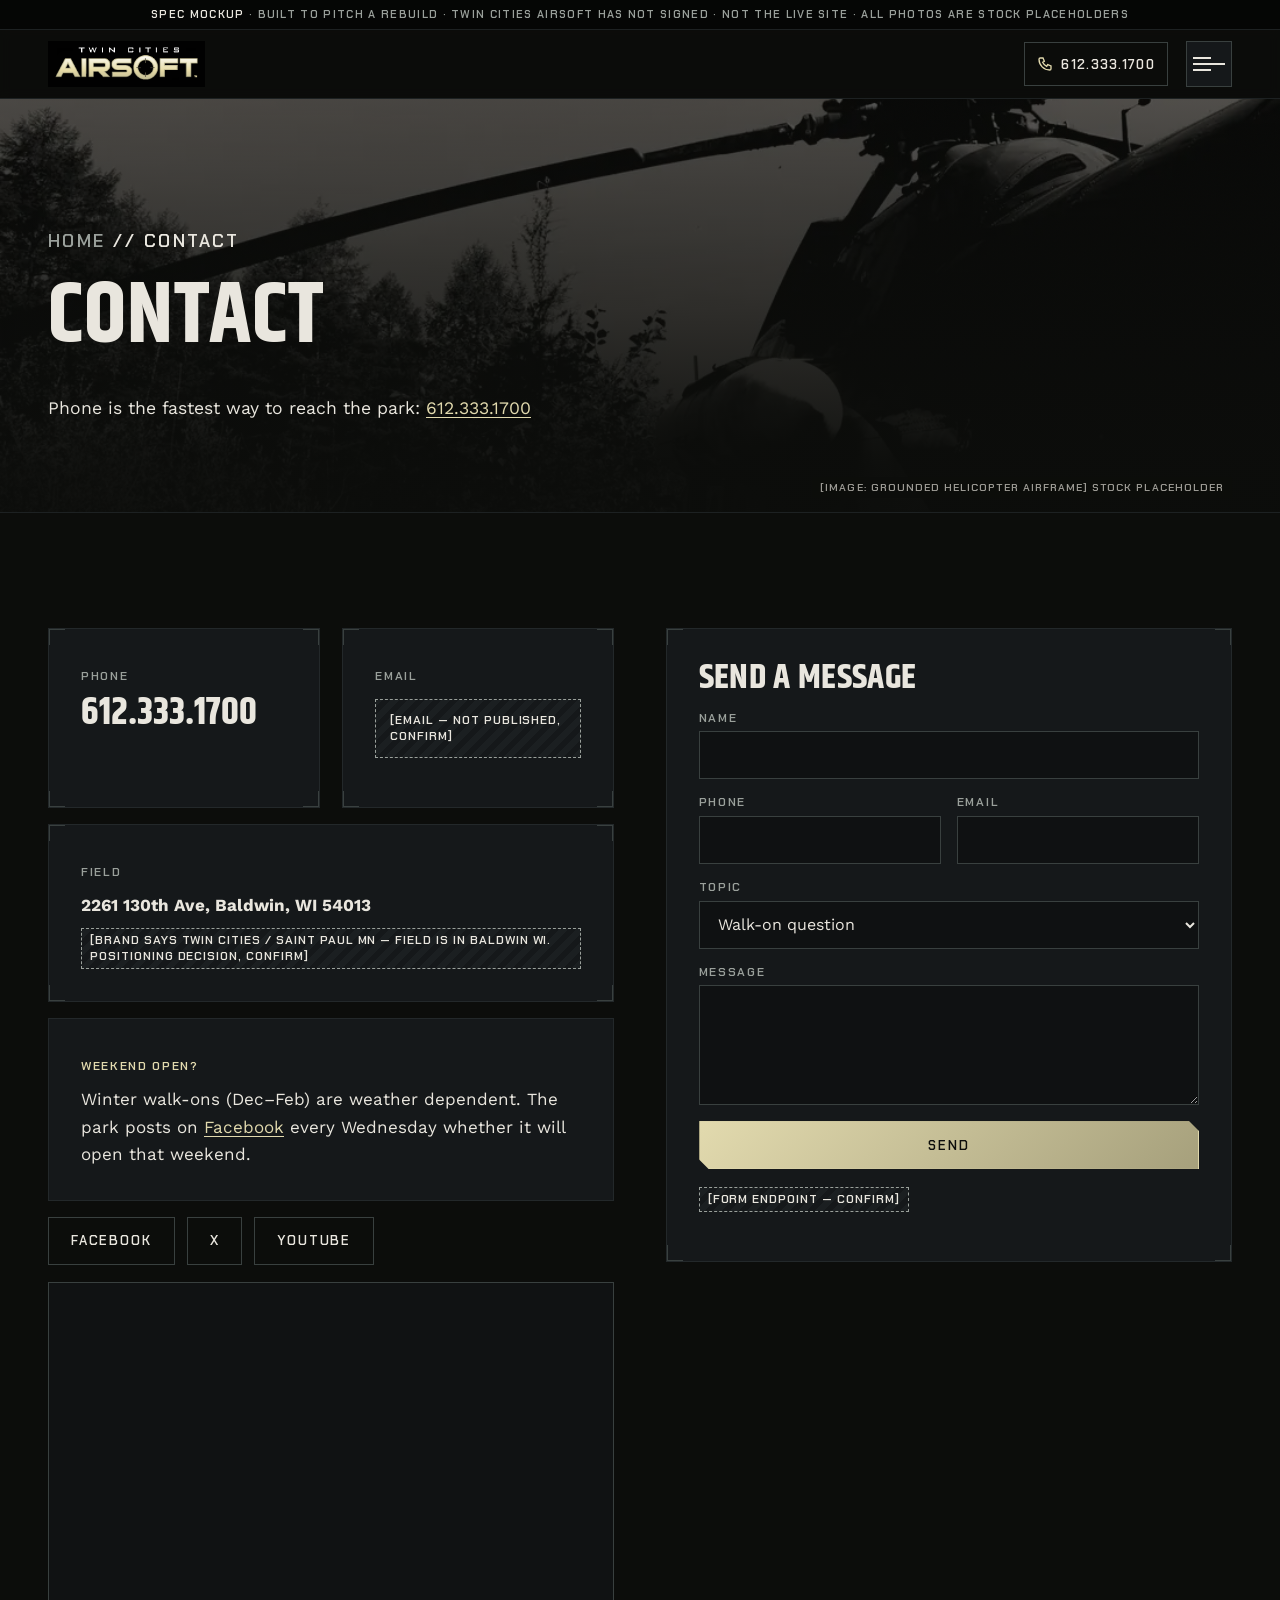
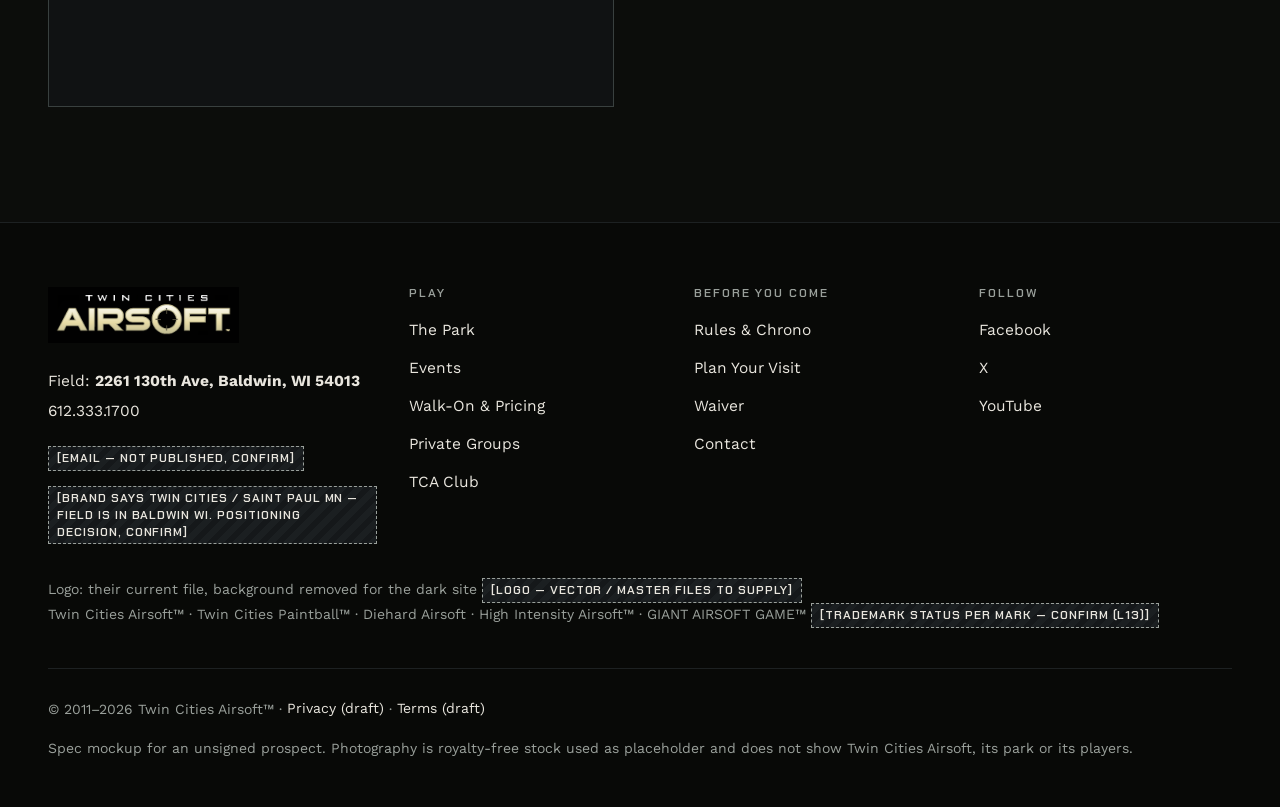
==== commit c20d4f53: "Publish spec mockup preview (site files only)" ====
--- a/contact.html
+++ b/contact.html
@@ -19,7 +19,7 @@
 <div class="mock-ribbon"><strong>Spec mockup</strong> · built to pitch a rebuild · Twin Cities Airsoft has not signed · not the live site · all photos are stock placeholders</div>
 <header class="site-header">
   <div class="wrap">
-    <a class="brand" href="index.html" aria-label="Twin Cities Airsoft — home"><svg viewBox="0 0 40 40" aria-hidden="true"><rect x="1" y="1" width="38" height="38" fill="#15181A" stroke="#39403F"/><path d="M4 12V4h8M28 4h8v8M36 28v8h-8M12 36H4v-8" fill="none" stroke="#FF5A1F" stroke-width="2"/><path d="M11 13h18v4h-7v12h-4V17h-7z" fill="#E9E6DE"/></svg><span class="brand-name">Twin Cities Airsoft™<small>Giant Park // Baldwin WI</small></span></a>
+    <a class="brand" href="index.html" aria-label="Twin Cities Airsoft — home"><img class="brand-logo" src="assets/logo/tca-logo.png" alt="Twin Cities Airsoft" width="484" height="142"></a>
     <nav class="nav" aria-label="Main"><ul><li><a href="index.html">Home</a></li><li><a href="the-park.html">The Park</a></li><li><a href="events.html">Events</a></li><li><a href="walk-on-pricing.html">Walk-On &amp; Pricing</a></li><li><a href="rules-chrono.html">Rules &amp; Chrono</a></li><li><a href="private-groups.html">Private Groups</a></li><li><a href="tca-club.html">TCA Club</a></li><li><a href="plan-your-visit.html">Plan Your Visit</a></li><li><a href="contact.html" aria-current="page">Contact</a></li></ul></nav>
     <a class="header-call" href="tel:+16123331700"><svg viewBox="0 0 24 24" fill="none" stroke="currentColor" stroke-width="2" aria-hidden="true"><path d="M5 3h4l2 5-2.5 1.5a11 11 0 0 0 6 6L16 13l5 2v4a2 2 0 0 1-2 2A16 16 0 0 1 3 5a2 2 0 0 1 2-2"/></svg><span>612.333.1700</span></a>
     <button class="menu-btn" type="button" aria-expanded="false" aria-controls="mobile-nav"><span></span><span class="sr">Menu</span></button>
@@ -66,7 +66,7 @@
   <div class="wrap">
     <div class="footer-grid">
       <div>
-        <a class="brand" href="index.html"><svg viewBox="0 0 40 40" aria-hidden="true"><rect x="1" y="1" width="38" height="38" fill="#15181A" stroke="#39403F"/><path d="M4 12V4h8M28 4h8v8M36 28v8h-8M12 36H4v-8" fill="none" stroke="#FF5A1F" stroke-width="2"/><path d="M11 13h18v4h-7v12h-4V17h-7z" fill="#E9E6DE"/></svg><span class="brand-name">Twin Cities Airsoft™<small>Giant Park // Baldwin WI</small></span></a>
+        <a class="brand" href="index.html"><img class="brand-logo" src="assets/logo/tca-logo.png" alt="Twin Cities Airsoft" width="484" height="142"></a>
         <p style="margin-top:18px">Field: <strong>2261 130th Ave, Baldwin, WI 54013</strong><br><a href="tel:+16123331700">612.333.1700</a></p>
         <p><span class="confirm">[EMAIL — NOT PUBLISHED, CONFIRM]</span></p>
         <p><span class="confirm">[BRAND SAYS TWIN CITIES / SAINT PAUL MN — FIELD IS IN BALDWIN WI. POSITIONING DECISION, CONFIRM]</span></p>
@@ -84,7 +84,7 @@
         <ul><li><a href="https://facebook.com/twincitiesairsoft" rel="noopener">Facebook</a></li><li><a href="https://x.com/twincityairsoft" rel="noopener">X</a></li><li><a href="https://youtube.com/twincitiesairsoft" rel="noopener">YouTube</a></li></ul>
       </div>
     </div>
-    <p class="marks">Twin Cities Airsoft™ · Twin Cities Paintball™ · Diehard Airsoft · High Intensity Airsoft™ · GIANT AIRSOFT GAME™ <span class="confirm">[TRADEMARK STATUS PER MARK — CONFIRM (L13)]</span></p>
+    <p class="marks">Logo: their current file, background removed for the dark site <span class="confirm">[LOGO — VECTOR / MASTER FILES TO SUPPLY]</span><br>Twin Cities Airsoft™ · Twin Cities Paintball™ · Diehard Airsoft · High Intensity Airsoft™ · GIANT AIRSOFT GAME™ <span class="confirm">[TRADEMARK STATUS PER MARK — CONFIRM (L13)]</span></p>
     <div class="legal-line">
       <p style="margin:0">© 2011–<span data-year>2026</span> Twin Cities Airsoft™ · <a href="privacy.html">Privacy (draft)</a> · <a href="terms.html">Terms (draft)</a></p>
       <p style="margin:0">Spec mockup for an unsigned prospect. Photography is royalty-free stock used as placeholder and does not show Twin Cities Airsoft, its park or its players.</p>
--- a/styles.css
+++ b/styles.css
@@ -11,8 +11,9 @@
   --gunmetal: #39403F;
   --bone: #E9E6DE;
   --bone-dim: #9AA09B;
-  --ember: #FF5A1F;
-  --ember-deep: #C23B0C;
+  /* Signal taken from their logo's letter fill: cream top (#E2DAAE) to khaki bottom (#A6A07C) */
+  --ember: #E2DAAE;
+  --ember-deep: #A6A07C;
   --caution: #E8B23A;
 
   --f-display: "Khand", "Arial Narrow", sans-serif;
@@ -41,7 +42,7 @@
 }
 img { max-width: 100%; display: block; height: auto; }
 a { color: var(--ember); text-underline-offset: 3px; }
-a:hover { color: #ff7a47; }
+a:hover { color: #F3EDCF; }
 :focus-visible { outline: 2px solid var(--ember); outline-offset: 3px; }
 .skip { position: absolute; left: -9999px; top: 8px; z-index: 200; background: var(--ember); color: var(--ground); padding: 10px 14px; font-weight: 600; }
 .skip:focus { left: 8px; }
@@ -107,11 +108,11 @@
   text-decoration: none; transition: background-color var(--t-fast) var(--snap), color var(--t-fast) var(--snap), border-color var(--t-fast) var(--snap), transform var(--t-fast) var(--snap);
   clip-path: polygon(0 0, calc(100% - 10px) 0, 100% 10px, 100% 100%, 10px 100%, 0 calc(100% - 10px));
 }
-.btn--primary { background: linear-gradient(135deg, var(--ember), var(--ember-deep)); color: #120804; }
-.btn--primary:hover { color: #120804; background: var(--ember); transform: translateY(-1px); }
+.btn--primary { background: linear-gradient(135deg, var(--ember), var(--ember-deep)); color: #0C0D0B; }
+.btn--primary:hover { color: #0C0D0B; background: var(--ember); transform: translateY(-1px); }
 .btn--primary:active { background: var(--ember-deep); transform: none; }
 .btn--ghost { background: transparent; color: var(--bone); border-color: var(--gunmetal); clip-path: none; }
-.btn--ghost:hover { color: var(--bone); border-color: var(--ember); background: rgba(255, 90, 31, .08); }
+.btn--ghost:hover { color: var(--bone); border-color: var(--ember); background: rgba(226, 218, 174, .08); }
 .btn-row { display: flex; flex-wrap: wrap; gap: 12px; }
 
 /* ---------- Mockup ribbon ---------- */
@@ -125,6 +126,9 @@
 .site-header.is-condensed { background: rgba(12, 13, 11, .98); }
 .brand { display: flex; align-items: center; gap: 10px; text-decoration: none; color: var(--bone); flex-shrink: 0; }
 .brand svg { width: 34px; height: 34px; }
+.brand-logo { height: 46px; width: auto; display: block; }
+.site-header.is-condensed .brand-logo { height: 38px; }
+.site-footer .brand-logo { height: 56px; }
 .brand-name { font: 700 22px/0.9 var(--f-display); text-transform: uppercase; letter-spacing: .02em; }
 .brand-name small { display: block; font: 600 9.5px/1.4 var(--f-hud); letter-spacing: .16em; color: var(--bone-dim); margin-top: 3px; }
 .nav { display: none; margin-left: auto; }
@@ -167,8 +171,8 @@
 .hero picture, .hero img.hero-img { position: absolute; inset: 0; width: 100%; height: 100%; object-fit: cover; }
 .hero::after { content: ""; position: absolute; inset: 0; z-index: 1; background: linear-gradient(0deg, rgba(12, 13, 11, .96) 0%, rgba(12, 13, 11, .85) 32%, rgba(12, 13, 11, .35) 70%, rgba(12, 13, 11, .55) 100%); }
 .hero-frame { position: absolute; inset: clamp(12px, 3vw, 32px); z-index: 2; pointer-events: none; --bl: 34px; --bw: 2px; --bc: var(--ember); }
-.hero-inner { position: relative; z-index: 3; padding-top: 120px; padding-bottom: clamp(40px, 7vw, 88px); }
-.hero h1 { max-width: 14ch; font-size: clamp(3rem, 9.4vw, 7.6rem); line-height: .86; margin-bottom: .25em; text-shadow: 0 2px 30px rgba(0, 0, 0, .5); }
+.hero-inner { position: relative; z-index: 3; padding-top: clamp(84px, 12vh, 120px); padding-bottom: clamp(40px, 7vw, 88px); }
+.hero h1 { max-width: 20ch; font-size: clamp(2.8rem, min(9.4vw, 10.5vh), 7rem); line-height: .86; margin-bottom: .25em; text-shadow: 0 2px 30px rgba(0, 0, 0, .5); }
 .hero h1 em { font-style: normal; color: var(--ember); }
 .hero-sub { max-width: 46ch; font-size: clamp(1.05rem, 1.6vw, 1.3rem); color: var(--bone); margin-bottom: 26px; }
 .hero-meta { position: absolute; z-index: 3; top: clamp(24px, 4vw, 48px); left: var(--gutter); right: var(--gutter); display: flex; justify-content: space-between; gap: 12px; }
@@ -192,8 +196,8 @@
 .status { background: var(--panel); border-block: 1px solid #23282a; }
 .status .wrap { display: grid; gap: 14px; padding-block: 18px; align-items: center; }
 .status-head { display: flex; align-items: center; gap: 12px; flex-wrap: wrap; }
-.dot { width: 10px; height: 10px; border-radius: 50%; background: var(--ember); box-shadow: 0 0 0 0 rgba(255, 90, 31, .55); animation: pulse 1.6s var(--snap) infinite; flex-shrink: 0; }
-@keyframes pulse { 0% { box-shadow: 0 0 0 0 rgba(255, 90, 31, .45); } 70% { box-shadow: 0 0 0 7px rgba(255, 90, 31, 0); } 100% { box-shadow: 0 0 0 0 rgba(255, 90, 31, 0); } }
+.dot { width: 10px; height: 10px; border-radius: 50%; background: var(--ember); box-shadow: 0 0 0 0 rgba(226, 218, 174, .55); animation: pulse 1.6s var(--snap) infinite; flex-shrink: 0; }
+@keyframes pulse { 0% { box-shadow: 0 0 0 0 rgba(226, 218, 174, .45); } 70% { box-shadow: 0 0 0 7px rgba(226, 218, 174, 0); } 100% { box-shadow: 0 0 0 0 rgba(226, 218, 174, 0); } }
 .status p { margin: 0; color: var(--bone-dim); font-size: 15.5px; }
 .status p strong { color: var(--bone); font-weight: 600; }
 @media (min-width: 900px) { .status .wrap { grid-template-columns: auto 1fr auto; gap: 28px; } }
@@ -358,7 +362,7 @@
 .draft-banner { background: var(--caution); color: var(--ground); font: 700 13px/1.4 var(--f-hud); letter-spacing: .1em; text-transform: uppercase; padding: 12px var(--gutter); text-align: center; }
 
 /* CTA band */
-.cta-band { position: relative; overflow: hidden; padding: clamp(56px, 8vw, 96px) 0; background: radial-gradient(120% 140% at 0% 100%, rgba(255, 90, 31, .16), transparent 55%), var(--panel); border-block: 1px solid #23282a; }
+.cta-band { position: relative; overflow: hidden; padding: clamp(56px, 8vw, 96px) 0; background: radial-gradient(120% 140% at 0% 100%, rgba(226, 218, 174, .16), transparent 55%), var(--panel); border-block: 1px solid #23282a; }
 .cta-band h2 { max-width: 18ch; }
 
 /* ---------- Footer ---------- */
@@ -375,7 +379,7 @@
 /* ---------- Sticky mobile action bar ---------- */
 .actionbar { position: fixed; left: 0; right: 0; bottom: 0; z-index: 50; display: grid; grid-template-columns: 1.3fr 1fr 1fr; background: rgba(12, 13, 11, .97); border-top: 1px solid var(--gunmetal); padding-bottom: env(safe-area-inset-bottom); }
 .actionbar a { display: flex; flex-direction: column; align-items: center; justify-content: center; gap: 3px; min-height: 60px; color: var(--bone); text-decoration: none; font: 600 11px/1 var(--f-hud); letter-spacing: .12em; text-transform: uppercase; border-right: 1px solid #23282a; }
-.actionbar a:first-child { background: linear-gradient(135deg, var(--ember), var(--ember-deep)); color: #120804; }
+.actionbar a:first-child { background: linear-gradient(135deg, var(--ember), var(--ember-deep)); color: #0C0D0B; }
 .actionbar a b { font: 700 16px/1 var(--f-display); letter-spacing: .04em; }
 .actionbar svg { width: 18px; height: 18px; }
 @media (min-width: 900px) { .actionbar { display: none; } }
@@ -385,7 +389,7 @@
 .js .rv.on { opacity: 1; animation: hudIn var(--t-slow) steps(3, end) both; }
 .js .rv.on.brk, .js .rv.on .brk-flash { animation: hudIn var(--t-slow) steps(3, end) both, brkFlash 220ms steps(2, end) both; }
 @keyframes hudIn { 0% { opacity: 0; transform: translateY(6px); } 34% { opacity: .5; } 100% { opacity: 1; transform: none; } }
-@keyframes brkFlash { 0% { outline: 1px solid rgba(255, 90, 31, .85); outline-offset: -1px; } 99% { outline: 1px solid rgba(255, 90, 31, .85); outline-offset: -1px; } 100% { outline: 1px solid transparent; } }
+@keyframes brkFlash { 0% { outline: 1px solid rgba(226, 218, 174, .85); outline-offset: -1px; } 99% { outline: 1px solid rgba(226, 218, 174, .85); outline-offset: -1px; } 100% { outline: 1px solid transparent; } }
 .js .rv-stagger > * { opacity: 0; }
 .js .rv-stagger.on > * { animation: hudIn var(--t-slow) steps(3, end) both; }
 .js .rv-stagger.on > *:nth-child(2) { animation-delay: 60ms; }
@@ -411,7 +415,7 @@
 /* Small phones: keep logo text, phone number and menu all on one row */
 @media (max-width: 520px) {
   .site-header .wrap { gap: 10px; }
-  .brand svg { display: none; }
+  .brand-logo { height: 36px; }
   .brand-name { font-size: 18px; }
   .brand-name small { font-size: 8.5px; letter-spacing: .12em; }
   .header-call { padding: 0 8px; font-size: 12px; letter-spacing: .04em; gap: 6px; }
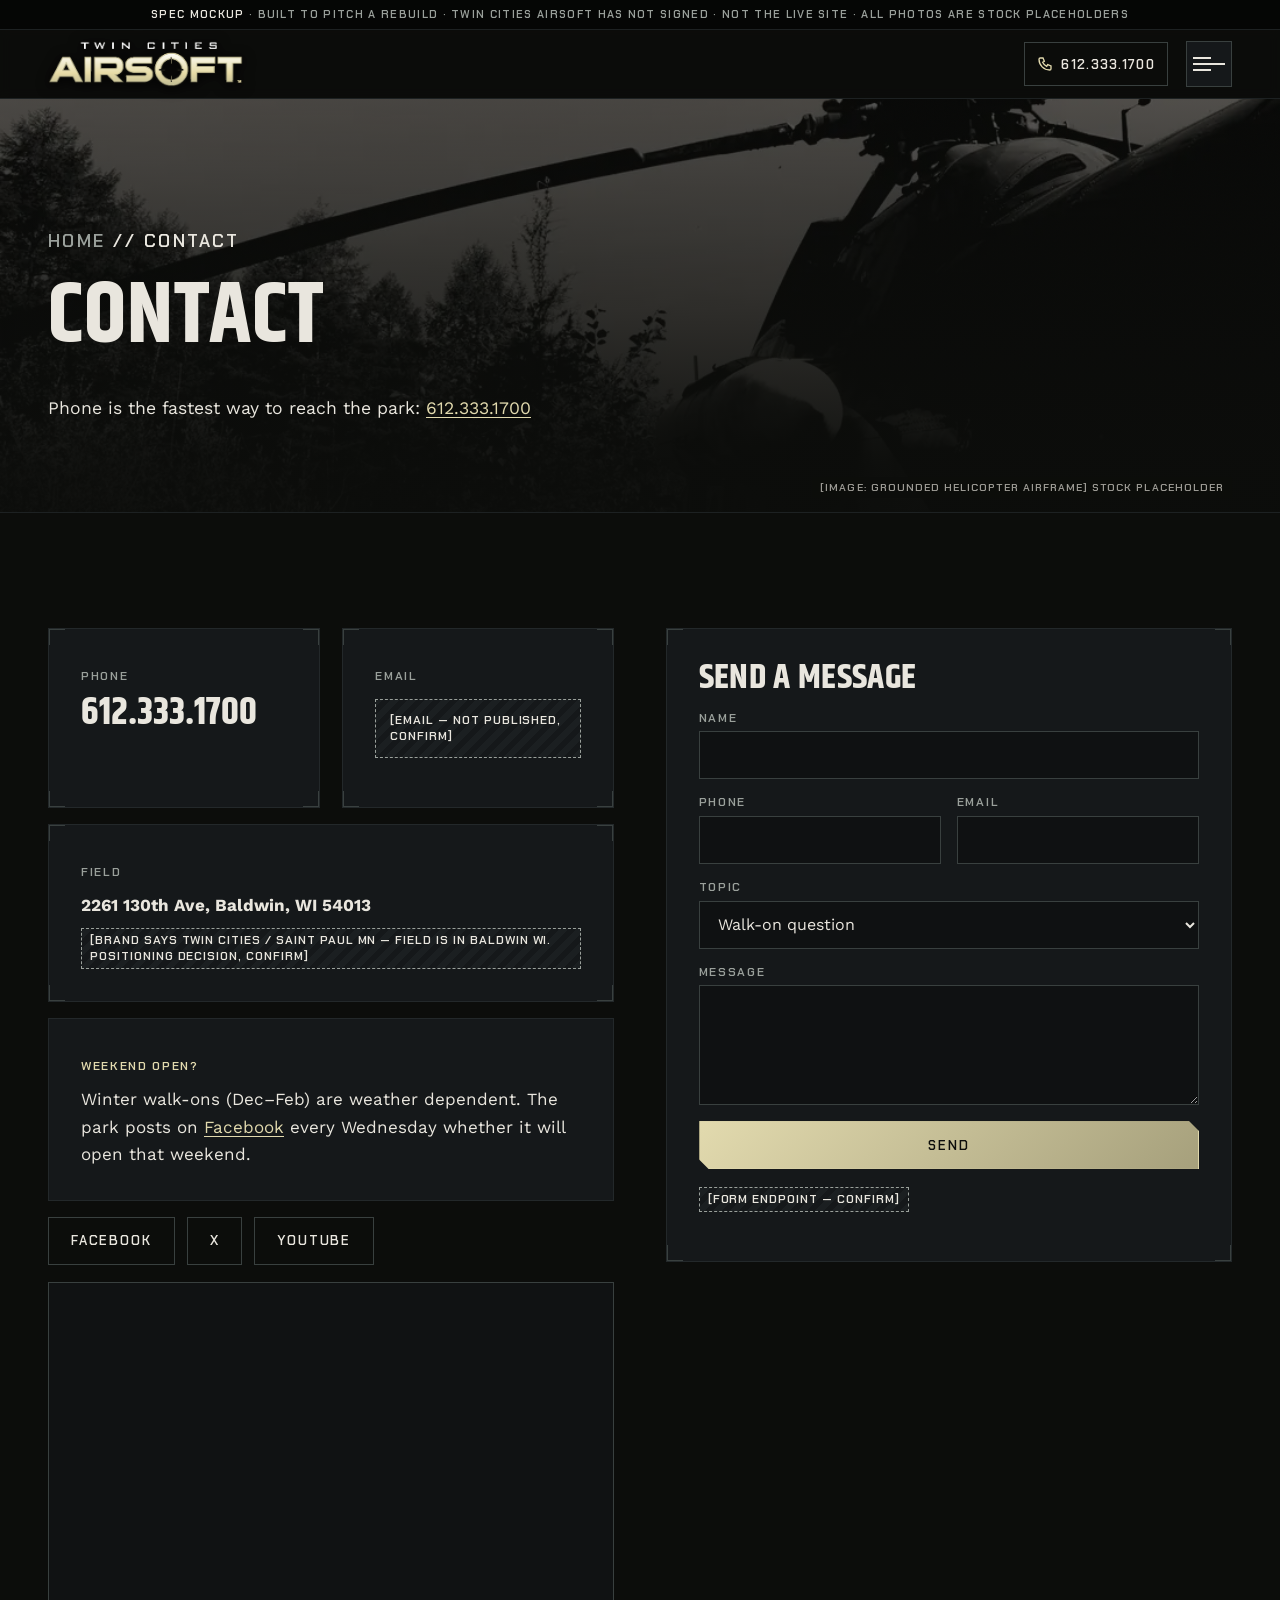
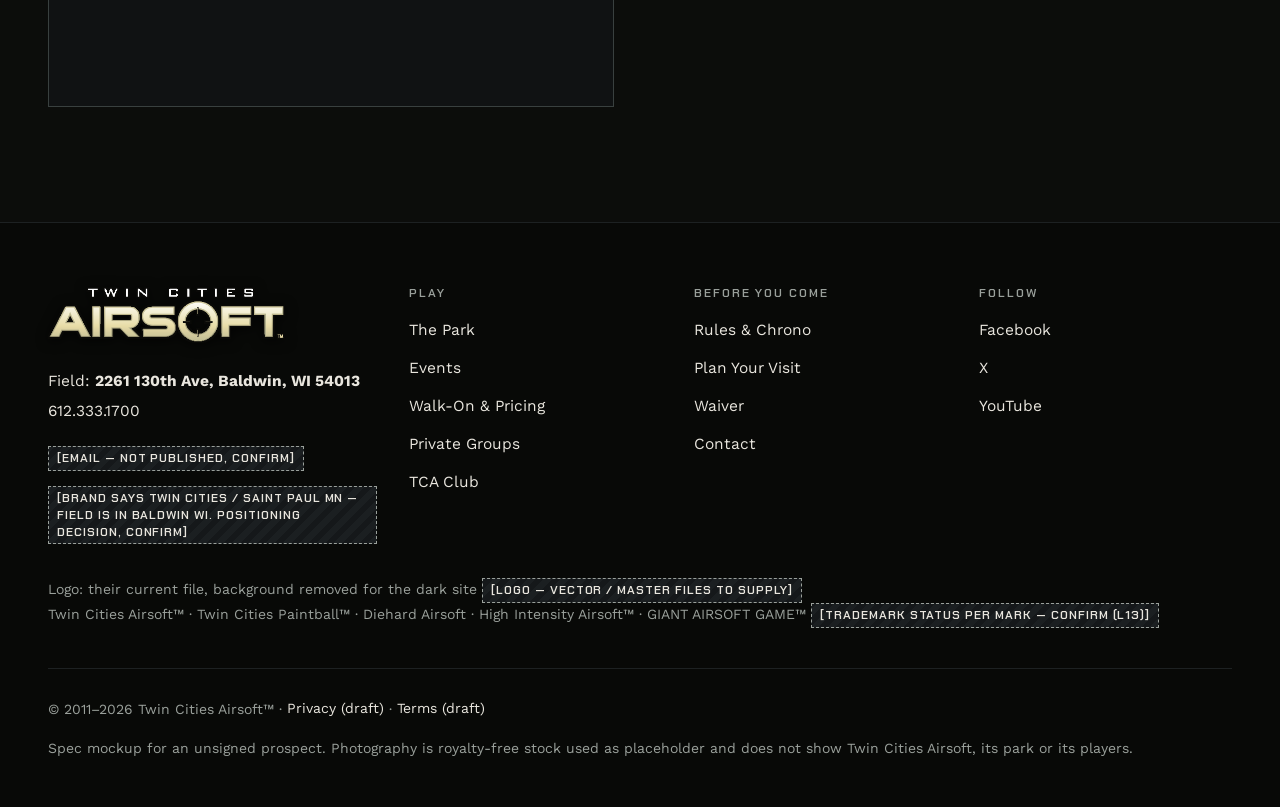
==== commit 9a7952ac: "Publish spec mockup preview (site files only)" ====
--- a/contact.html
+++ b/contact.html
@@ -19,7 +19,7 @@
 <div class="mock-ribbon"><strong>Spec mockup</strong> · built to pitch a rebuild · Twin Cities Airsoft has not signed · not the live site · all photos are stock placeholders</div>
 <header class="site-header">
   <div class="wrap">
-    <a class="brand" href="index.html" aria-label="Twin Cities Airsoft — home"><img class="brand-logo" src="assets/logo/tca-logo.png" alt="Twin Cities Airsoft" width="484" height="142"></a>
+    <a class="brand" href="index.html" aria-label="Twin Cities Airsoft — home"><img class="brand-logo" src="assets/logo/tca-logo.png" alt="Twin Cities Airsoft" width="444" height="105"></a>
     <nav class="nav" aria-label="Main"><ul><li><a href="index.html">Home</a></li><li><a href="the-park.html">The Park</a></li><li><a href="events.html">Events</a></li><li><a href="walk-on-pricing.html">Walk-On &amp; Pricing</a></li><li><a href="rules-chrono.html">Rules &amp; Chrono</a></li><li><a href="private-groups.html">Private Groups</a></li><li><a href="tca-club.html">TCA Club</a></li><li><a href="plan-your-visit.html">Plan Your Visit</a></li><li><a href="contact.html" aria-current="page">Contact</a></li></ul></nav>
     <a class="header-call" href="tel:+16123331700"><svg viewBox="0 0 24 24" fill="none" stroke="currentColor" stroke-width="2" aria-hidden="true"><path d="M5 3h4l2 5-2.5 1.5a11 11 0 0 0 6 6L16 13l5 2v4a2 2 0 0 1-2 2A16 16 0 0 1 3 5a2 2 0 0 1 2-2"/></svg><span>612.333.1700</span></a>
     <button class="menu-btn" type="button" aria-expanded="false" aria-controls="mobile-nav"><span></span><span class="sr">Menu</span></button>
@@ -66,7 +66,7 @@
   <div class="wrap">
     <div class="footer-grid">
       <div>
-        <a class="brand" href="index.html"><img class="brand-logo" src="assets/logo/tca-logo.png" alt="Twin Cities Airsoft" width="484" height="142"></a>
+        <a class="brand" href="index.html"><img class="brand-logo" src="assets/logo/tca-logo.png" alt="Twin Cities Airsoft" width="444" height="105"></a>
         <p style="margin-top:18px">Field: <strong>2261 130th Ave, Baldwin, WI 54013</strong><br><a href="tel:+16123331700">612.333.1700</a></p>
         <p><span class="confirm">[EMAIL — NOT PUBLISHED, CONFIRM]</span></p>
         <p><span class="confirm">[BRAND SAYS TWIN CITIES / SAINT PAUL MN — FIELD IS IN BALDWIN WI. POSITIONING DECISION, CONFIRM]</span></p>
--- a/styles.css
+++ b/styles.css
@@ -126,7 +126,7 @@
 .site-header.is-condensed { background: rgba(12, 13, 11, .98); }
 .brand { display: flex; align-items: center; gap: 10px; text-decoration: none; color: var(--bone); flex-shrink: 0; }
 .brand svg { width: 34px; height: 34px; }
-.brand-logo { height: 46px; width: auto; display: block; }
+.brand-logo { height: 46px; width: auto; display: block; filter: drop-shadow(0 2px 6px rgba(0, 0, 0, .7)); }
 .site-header.is-condensed .brand-logo { height: 38px; }
 .site-footer .brand-logo { height: 56px; }
 .brand-name { font: 700 22px/0.9 var(--f-display); text-transform: uppercase; letter-spacing: .02em; }
@@ -168,8 +168,8 @@
 
 /* ---------- Hero ---------- */
 .hero { position: relative; min-height: min(92vh, 860px); display: flex; align-items: flex-end; overflow: hidden; background: var(--ground); }
-.hero picture, .hero img.hero-img { position: absolute; inset: 0; width: 100%; height: 100%; object-fit: cover; }
-.hero::after { content: ""; position: absolute; inset: 0; z-index: 1; background: linear-gradient(0deg, rgba(12, 13, 11, .96) 0%, rgba(12, 13, 11, .85) 32%, rgba(12, 13, 11, .35) 70%, rgba(12, 13, 11, .55) 100%); }
+.hero picture, .hero img.hero-img { position: absolute; inset: 0; width: 100%; height: 100%; object-fit: cover; object-position: 50% 12%; }
+.hero::after { content: ""; position: absolute; inset: 0; z-index: 1; background: linear-gradient(90deg, rgba(12, 13, 11, .88) 0%, rgba(12, 13, 11, .6) 38%, rgba(12, 13, 11, 0) 62%), linear-gradient(0deg, rgba(12, 13, 11, .96) 0%, rgba(12, 13, 11, .7) 30%, rgba(12, 13, 11, .15) 70%, rgba(12, 13, 11, .45) 100%); }
 .hero-frame { position: absolute; inset: clamp(12px, 3vw, 32px); z-index: 2; pointer-events: none; --bl: 34px; --bw: 2px; --bc: var(--ember); }
 .hero-inner { position: relative; z-index: 3; padding-top: clamp(84px, 12vh, 120px); padding-bottom: clamp(40px, 7vw, 88px); }
 .hero h1 { max-width: 20ch; font-size: clamp(2.8rem, min(9.4vw, 10.5vh), 7rem); line-height: .86; margin-bottom: .25em; text-shadow: 0 2px 30px rgba(0, 0, 0, .5); }
